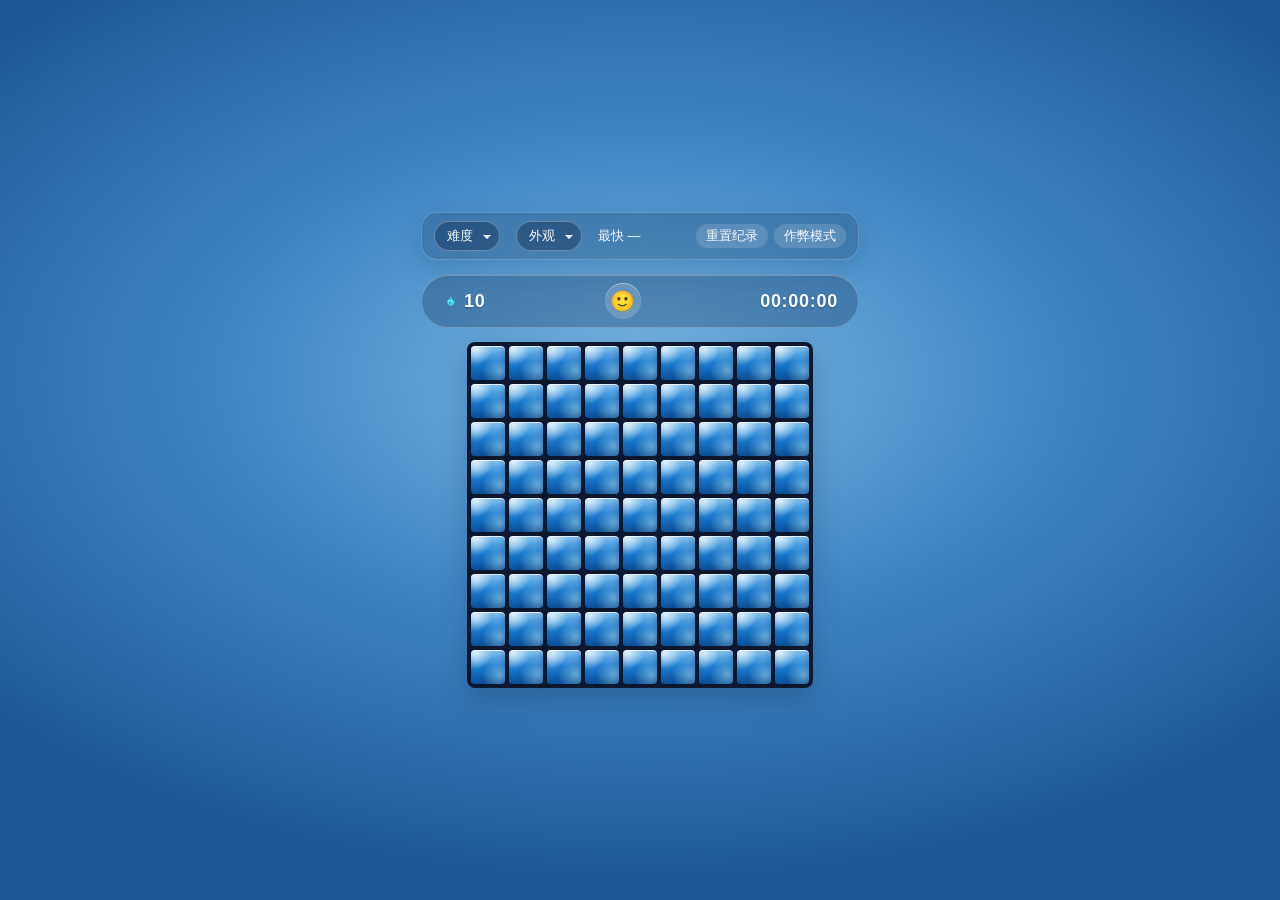
==== minesweeper/index.html @ 19c9c41e "初始提交：水果消消乐和扫雷" ====
<!DOCTYPE html>
<html lang="zh-CN">
<head>
<meta charset="UTF-8">
<meta name="viewport" content="width=device-width, initial-scale=1.0">
<title>扫雷 Minesweeper</title>
<link rel="icon" href="img/favicon.svg" type="image/svg+xml">
<link rel="stylesheet" href="css/game.css">
</head>
<body data-theme="ocean">
<div class="game-wrapper">
  <div class="settings">
    <div class="menu">
      <button type="button" class="menu-btn" aria-expanded="false" aria-haspopup="menu">难度</button>
      <div class="menu-list" hidden role="menu">
        <button type="button" role="menuitem" data-difficulty="beginner">初级 (9×9, 10雷)</button>
        <button type="button" role="menuitem" data-difficulty="intermediate">中级 (16×16, 40雷)</button>
        <button type="button" role="menuitem" data-difficulty="expert">高级 (30×16, 99雷)</button>
        <button type="button" role="menuitem" data-difficulty="custom" id="customMenuItem">自定义</button>
      </div>
    </div>
    <div class="menu">
      <button type="button" class="menu-btn" aria-expanded="false" aria-haspopup="menu">外观</button>
      <div class="menu-list" hidden role="menu">
        <button type="button" role="menuitem" data-theme-option="classic">经典</button>
        <button type="button" role="menuitem" data-theme-option="night">夜色</button>
        <button type="button" role="menuitem" data-theme-option="ocean">海洋</button>
      </div>
    </div>
    <div class="setting-group">
      <span class="best-label" id="bestLabel">最快 —</span>
      <button type="button" class="bevel-btn" id="resetRecordBtn">重置纪录</button>
      <button type="button" class="bevel-btn cheat-btn" id="cheatBtn" aria-pressed="false">作弊模式</button>
    </div>
  </div>
  <div class="header">
    <div class="counter" id="mineCounter">010</div>
    <button type="button" class="face-btn" id="faceBtn">🙂</button>
    <div class="counter" id="timer">000</div>
  </div>
  <div class="board-wrap" id="boardWrap">
    <div class="board" id="board"></div>
    <canvas id="fxCanvas"></canvas>
  </div>
</div>

<div class="modal-backdrop" id="customModal" hidden>
  <form class="modal" id="customForm">
    <h2>自定义</h2>
    <label>宽度<input id="customCols" type="number" min="9" max="30" required></label>
    <label>高度<input id="customRows" type="number" min="9" max="24" required></label>
    <label>雷数<input id="customMines" type="number" min="10" required></label>
    <p class="modal-hint">宽度 9–30，高度 9–24。雷数从 10 起，并给第一次点击留下周围空位。</p>
    <p class="modal-error" id="customError"></p>
    <div class="modal-actions">
      <button type="button" class="bevel-btn" id="customCancel">取消</button>
      <button type="submit" class="bevel-btn">确定</button>
    </div>
  </form>
</div>

<div class="result-backdrop" id="resultModal" hidden>
  <div class="result-card" role="dialog" aria-labelledby="resultLevel">
    <button type="button" class="result-close" id="resultClose" aria-label="关闭">×</button>
    <div class="result-face result-pop-item" aria-hidden="true">
      <svg viewBox="0 0 80 80">
        <circle cx="40" cy="40" r="28" fill="none" stroke="currentColor" stroke-width="3"/>
        <circle cx="30" cy="34" r="3" fill="currentColor"/>
        <circle cx="50" cy="34" r="3" fill="currentColor"/>
        <path id="resultMouth" d="M28 54 Q40 44 52 54" fill="none" stroke="currentColor" stroke-width="3" stroke-linecap="round"/>
      </svg>
    </div>
    <div class="result-level result-pop-item" id="resultLevel">中级</div>
    <div class="result-time result-pop-item" id="resultTime">00:00.000</div>
    <div class="result-progress result-pop-item" id="resultProgress">游戏进度：0.00%</div>
    <div class="result-record result-pop-item" id="resultRecord">历史记录 —</div>
    <div class="result-stats result-pop-item" id="resultStats"></div>
    <div class="result-actions result-pop-item">
      <button type="button" class="icon-btn" id="resultStay" aria-label="留在棋盘">
        <svg viewBox="0 0 24 24"><path d="M4 11.5 12 5l8 6.5"/><path d="M7 10.5V19h10v-8.5"/></svg>
      </button>
      <button type="button" class="icon-btn" id="resultRestart" aria-label="再来一局">
        <svg viewBox="0 0 24 24"><path d="M20 12a8 8 0 1 1-2.2-5.5"/><path d="M20 4v5h-5"/></svg>
      </button>
    </div>
    <button type="button" class="result-reset result-pop-item" id="resultReset">重置纪录</button>
  </div>
</div>

<script src="js/records.js"></script>
<script src="js/effects.js"></script>
<script src="js/render.js"></script>
<script src="js/game.js"></script>
<script src="js/input.js"></script>
<script src="js/ui.js"></script>
<script src="js/main.js"></script>
</body>
</html>
---- minesweeper/css/game.css ----
* { margin: 0; padding: 0; box-sizing: border-box; }
body {
  font-family: 'Segoe UI', 'Microsoft YaHei', sans-serif;
  background: #e0e0e0;
  display: flex; justify-content: center; align-items: center;
  min-height: 100vh; user-select: none;
  padding: 24px 16px;
  overflow: auto;
  --cell-size: 24px;
}
.game-wrapper {
  display: flex; flex-direction: column;
  width: max-content;
  background: #c0c0c0;
  border: 3px solid;
  border-color: #fff #808080 #808080 #fff;
  padding: 6px;
}
.header {
  display: flex; justify-content: space-between; align-items: center;
  align-self: stretch;
  margin-bottom: 6px; padding: 4px 6px;
  border: 2px solid;
  border-color: #808080 #fff #fff #808080;
  background: #c0c0c0;
}
.counter {
  font-family: 'Courier New', monospace;
  font-size: 28px; font-weight: bold; color: #f00;
  background: #000; padding: 2px 4px;
  min-width: 60px; text-align: center;
  letter-spacing: 2px;
  border: 1px solid;
  border-color: #808080 #fff #fff #808080;
}
.face-btn {
  width: 42px; height: 42px;
  font-size: 24px; line-height: 1;
  border: 2px solid;
  border-color: #fff #808080 #808080 #fff;
  background: #c0c0c0; cursor: pointer;
  display: flex; align-items: center; justify-content: center;
}
.face-btn:active { border-color: #808080 #fff #fff #808080; }
.board-wrap { position: relative; align-self: center; }
.board {
  display: grid; gap: 0;
  border: 3px solid;
  border-color: #808080 #fff #fff #808080;
}
#fxCanvas {
  position: absolute; inset: 0;
  width: 100%; height: 100%;
  pointer-events: none; z-index: 4;
}
.cell {
  width: var(--cell-size); height: var(--cell-size);
  font-size: 14px; font-weight: bold;
  display: flex; align-items: center; justify-content: center;
  border: 2px solid;
  border-color: #fff #808080 #808080 #fff;
  background: #c0c0c0; cursor: pointer;
  line-height: 1;
  position: relative;
}
.cell.revealed {
  border: 1px solid #808080;
  background: #c0c0c0;
}
.cell.mine-hit { background: #f00 !important; }
.cell.wrong-flag { background: #fcc !important; }
.cell .num, .qmark, .cheat-mark { position: relative; z-index: 1; }
.qmark, .cheat-mark {
  font-family: Tahoma, 'Segoe UI', sans-serif;
  font-weight: 700;
  font-size: 16px;
  color: #000;
}
.cheat-mark {
  color: #18a34a;
  font-size: 18px;
  text-shadow: 0 0 6px rgba(24, 163, 74, .45);
}
.cheat-btn.is-on {
  border-color: #808080 #fff #fff #808080;
  color: #14803d;
  font-weight: 700;
}
body[data-theme="night"] .qmark {
  color: #f0d7a4;
  font-size: 18px;
  text-shadow: 0 0 6px rgba(224, 161, 90, .9);
}
.n1 { color: #0000ff; } .n2 { color: #008000; }
.n3 { color: #ff0000; } .n4 { color: #000080; }
.n5 { color: #800000; } .n6 { color: #008080; }
.n7 { color: #000000; } .n8 { color: #808080; }
.settings {
  display: flex; justify-content: space-between; align-items: center;
  flex-wrap: wrap; gap: 8px 16px;
  margin-bottom: 6px; padding: 2px 2px 8px;
  border-bottom: 2px solid #808080;
  box-shadow: 0 2px 0 #fff;
}
.setting-group { display: flex; align-items: center; gap: 6px; flex-wrap: wrap; }
.best-label { font-size: 13px; min-width: 92px; }
.menu { position: relative; }
.menu-btn {
  font-family: 'Microsoft YaHei', sans-serif;
  font-size: 13px; padding: 3px 22px 3px 10px;
  border: 2px solid;
  border-color: #fff #808080 #808080 #fff;
  background: #c0c0c0; color: #000; cursor: pointer;
  position: relative;
}
.menu-btn::after {
  content: '';
  position: absolute; right: 8px; top: 50%;
  border: 4px solid transparent;
  border-top-color: currentColor;
  transform: translateY(-1px);
}
.menu-btn[aria-expanded="true"] { border-color: #808080 #fff #fff #808080; }
.menu-list {
  position: absolute; top: calc(100% + 4px); left: 0; z-index: 15;
  min-width: 168px;
  display: flex; flex-direction: column;
  background: #fff; color: #000;
  border: 2px solid;
  border-color: #fff #808080 #808080 #fff;
  box-shadow: 2px 2px 0 rgba(0, 0, 0, .25);
}
.menu-list[hidden] { display: none !important; }
.menu-list button {
  font-family: inherit; font-size: 13px;
  text-align: left; padding: 6px 12px;
  border: none; background: transparent; color: inherit; cursor: pointer;
}
.menu-list button:hover { background: #0a64c8; color: #fff; }
.menu-list button[aria-current="true"] { font-weight: 700; }
.bevel-btn {
  font-family: 'Microsoft YaHei', sans-serif;
  font-size: 13px; padding: 3px 10px;
  border: 2px solid;
  border-color: #fff #808080 #808080 #fff;
  background: #c0c0c0; color: #000; cursor: pointer;
}
.bevel-btn:active { border-color: #808080 #fff #fff #808080; }
.bevel-btn:focus-visible, .modal input:focus-visible, .menu-btn:focus-visible {
  outline: 1px solid #000; outline-offset: 1px;
}
.modal-backdrop, .result-backdrop {
  position: fixed; inset: 0; z-index: 20;
  background: rgba(0, 0, 0, .35);
  display: flex; align-items: center; justify-content: center;
  padding: 16px;
}
.result-backdrop { z-index: 30; background: rgba(12, 36, 72, .28); }
.modal-backdrop[hidden], .result-backdrop[hidden] { display: none !important; }
.modal {
  width: min(320px, 100%);
  background: #c0c0c0;
  border: 3px solid;
  border-color: #fff #808080 #808080 #fff;
  padding: 14px 16px 12px;
}
.modal h2 { font-size: 15px; font-weight: 600; margin-bottom: 12px; }
.modal label {
  display: flex; justify-content: space-between; align-items: center;
  gap: 12px; margin-bottom: 8px; font-size: 13px;
}
.modal input {
  width: 92px; font: inherit; padding: 3px 6px; user-select: text;
  border: 2px solid;
  border-color: #808080 #fff #fff #808080;
  background: #fff; color: #000;
}
.modal-hint { font-size: 12px; line-height: 1.45; color: #333; margin-top: 4px; }
.modal-error { min-height: 1.2em; font-size: 12px; color: #a00; margin-top: 6px; }
.modal-actions { display: flex; justify-content: flex-end; gap: 8px; margin-top: 12px; }

.result-card {
  width: min(340px, 100%);
  background: linear-gradient(180deg, #ffffff, #f2f4f7);
  color: #2c3138;
  border-radius: 18px;
  box-shadow: 0 18px 48px rgba(16, 36, 68, .28);
  padding: 26px 22px 16px;
  text-align: center;
  position: relative;
  opacity: 0;
  transform: scale(0.55);
}
.result-pop-item {
  opacity: 0;
  transform: scale(0.5);
}
.result-backdrop.is-open .result-card {
  animation: result-card-pop .42s cubic-bezier(.18, 1.45, .36, 1) both;
}
.result-backdrop.is-open .result-pop-item {
  animation: result-item-pop .4s cubic-bezier(.16, 1.5, .36, 1) both;
}
.result-backdrop.is-open .result-face { animation-delay: .38s; }
.result-backdrop.is-open .result-level { animation-delay: .52s; }
.result-backdrop.is-open .result-time { animation-delay: .64s; }
.result-backdrop.is-open .result-progress { animation-delay: .76s; }
.result-backdrop.is-open .result-record { animation-delay: .88s; }
.result-backdrop.is-open .result-stats { animation-delay: 1s; }
.result-backdrop.is-open .result-actions { animation-delay: 1.12s; }
.result-backdrop.is-open .result-reset { animation-delay: 1.22s; }
@keyframes result-card-pop {
  0% { opacity: 0; transform: scale(.55); }
  100% { opacity: 1; transform: scale(1); }
}
@keyframes result-item-pop {
  0% { opacity: 0; transform: scale(.45); }
  65% { opacity: 1; transform: scale(1.08); }
  100% { opacity: 1; transform: scale(1); }
}
@media (prefers-reduced-motion: reduce) {
  .result-card, .result-pop-item { opacity: 1; transform: none; animation: none !important; }
}
.result-close {
  position: absolute; top: 10px; right: 10px;
  width: 28px; height: 28px; border: none; border-radius: 50%;
  background: #e7ebf0; color: #66717c; cursor: pointer; font-size: 18px;
}
.result-face { width: 78px; height: 78px; margin: 0 auto; color: #9aa3ad; }
.result-face.is-win { color: #f0c400; }
.result-face svg { width: 100%; height: 100%; }
.result-level { margin-top: 4px; color: #8b929b; font-size: 16px; }
.result-time {
  margin-top: 10px;
  font-size: 40px; font-weight: 700; letter-spacing: .5px; line-height: 1.1;
}
.result-progress, .result-record { margin-top: 6px; color: #6d7580; font-size: 14px; }
.result-record.is-new { color: #c98414; font-weight: 700; }
.result-stats {
  margin-top: 14px;
  background: #e8edf2;
  border-radius: 8px;
  padding: 10px 8px;
  display: flex; justify-content: space-around; gap: 8px;
  font-size: 12px; color: #5c6772;
}
.result-stats b { display: block; margin-top: 3px; font-size: 16px; color: #243040; }
.result-actions { display: flex; justify-content: center; gap: 36px; margin-top: 8px; }
.icon-btn {
  width: 48px; height: 48px; border: none; background: transparent;
  color: #5d6874; cursor: pointer; display: flex; align-items: center; justify-content: center;
}
.icon-btn svg { width: 28px; height: 28px; fill: none; stroke: currentColor; stroke-width: 1.8; }
.icon-btn:hover { color: #1f6feb; }
.result-reset {
  border: none; background: transparent; color: #8090a0;
  cursor: pointer; font-size: 12px; text-decoration: underline;
  font-family: inherit;
}

body[data-theme="night"] {
  --cell-size: 26px;
  color: #f3eadf;
  background:
    radial-gradient(820px 380px at 50% -4%, rgba(255, 176, 92, .24), transparent 60%),
    radial-gradient(720px 460px at 50% 120%, rgba(48, 58, 92, .35), transparent 55%),
    #12100e;
  color-scheme: dark;
}
body[data-theme="night"] .game-wrapper {
  background: linear-gradient(180deg, #3a3128 0%, #241e19 100%);
  border: 1px solid rgba(255, 220, 180, .16);
  border-radius: 18px;
  padding: 14px;
  box-shadow: 0 28px 60px rgba(0, 0, 0, .5), inset 0 1px 0 rgba(255, 236, 210, .18);
}
body[data-theme="night"] .settings {
  border-bottom: 1px solid rgba(255, 220, 180, .12);
  box-shadow: none;
  margin-bottom: 12px;
  padding-bottom: 10px;
}
body[data-theme="night"] .best-label { color: #d9cbb8; letter-spacing: .06em; }
body[data-theme="night"] .menu-btn {
  border: none; border-radius: 999px;
  background: transparent; color: #e7d7c4;
  padding: 5px 26px 5px 12px;
}
body[data-theme="night"] .menu-btn:hover,
body[data-theme="night"] .menu-btn[aria-expanded="true"] { background: rgba(255, 236, 210, .08); }
body[data-theme="night"] .menu-list {
  background: #1c1814; color: #f3eadf;
  border: 1px solid rgba(255, 220, 180, .2);
  border-radius: 10px;
  box-shadow: 0 12px 28px rgba(0, 0, 0, .4);
}
body[data-theme="night"] .menu-list button:hover { background: #e0a15a; color: #2a1c10; }
body[data-theme="night"] .bevel-btn {
  border: none; border-radius: 999px;
  background: transparent; color: #e7d7c4;
  padding: 5px 12px;
}
body[data-theme="night"] .bevel-btn:hover { background: rgba(255, 236, 210, .08); }
body[data-theme="night"] .bevel-btn:active { background: #e0a15a; color: #2a1c10; }
body[data-theme="night"] .bevel-btn:focus-visible,
body[data-theme="night"] .menu-btn:focus-visible { outline-color: #e0a15a; }
body[data-theme="night"] .header {
  background: #1c1814;
  border: none; border-radius: 12px;
  padding: 8px 10px; margin-bottom: 10px;
  box-shadow: inset 0 0 0 1px rgba(255, 220, 180, .06);
}
body[data-theme="night"] .counter {
  color: #ff8a3d; background: #100e0c;
  border: none; border-radius: 6px;
  min-width: 72px; padding: 3px 6px;
  text-shadow: 0 0 8px rgba(255, 140, 60, .9);
  box-shadow: inset 0 2px 8px rgba(0, 0, 0, .75), 0 0 14px rgba(255, 140, 60, .12);
}
body[data-theme="night"] .face-btn {
  width: 48px; height: 48px; font-size: 26px;
  border: none; border-radius: 50%;
  background: radial-gradient(circle at 35% 30%, #f0d7a4, #b8884a 46%, #6e4c28 78%);
  box-shadow: 0 0 0 4px #1a1511, inset 0 1px 0 rgba(255, 255, 255, .55), 0 8px 14px rgba(0, 0, 0, .35);
}
body[data-theme="night"] .face-btn:active {
  border: none;
  transform: translateY(1px);
  box-shadow: 0 0 0 4px #1a1511, inset 0 2px 6px rgba(0, 0, 0, .45);
}
body[data-theme="night"] .board {
  background: #16130f;
  border: none; border-radius: 12px;
  padding: 8px; gap: 3px;
  box-shadow: inset 0 0 0 1px rgba(255, 220, 180, .05), inset 0 10px 24px rgba(0, 0, 0, .28);
}
body[data-theme="night"] .cell {
  border: none; border-radius: 5px; font-size: 15px;
  background: linear-gradient(160deg, #8a7b68 0%, #5c5146 46%, #3f3832 100%);
  box-shadow: inset 1px 1px 0 rgba(255, 236, 210, .35), inset -1px -1px 0 rgba(0, 0, 0, .4);
}
body[data-theme="night"] .cell.revealed {
  border: none; background: #2a241e;
  box-shadow: inset 0 0 0 1px rgba(255, 220, 180, .06);
}
body[data-theme="night"] .cell.mine-hit { background: #c44832 !important; box-shadow: none; }
body[data-theme="night"] .cell.wrong-flag { background: #6e3b48 !important; box-shadow: none; }
body[data-theme="night"] .n1 { color: #79b6ff; } body[data-theme="night"] .n2 { color: #7dcc78; }
body[data-theme="night"] .n3 { color: #ff6e5e; } body[data-theme="night"] .n4 { color: #b09bff; }
body[data-theme="night"] .n5 { color: #ffb15a; } body[data-theme="night"] .n6 { color: #6fd0c8; }
body[data-theme="night"] .n7 { color: #fff4e8; } body[data-theme="night"] .n8 { color: #b7aa9c; }
body[data-theme="night"] .modal-backdrop { background: rgba(8, 6, 4, .62); }
body[data-theme="night"] .modal {
  background: #2a241e; color: #f3eadf;
  border: 1px solid rgba(255, 220, 180, .16);
  border-radius: 14px;
  box-shadow: 0 24px 50px rgba(0, 0, 0, .5);
}
body[data-theme="night"] .modal input {
  background: #16130f; color: #f3eadf;
  border: 1px solid rgba(255, 220, 180, .2); border-radius: 6px;
}
body[data-theme="night"] .modal-hint { color: #cbbba8; }
body[data-theme="night"] .modal-error { color: #ff8d7a; }
body[data-theme="night"] .modal .bevel-btn[type="submit"] {
  background: #e0a15a; color: #2a1c10;
}

body[data-theme="ocean"] {
  --cell-size: 34px;
  color: #eef7ff;
  background:
    radial-gradient(900px 520px at 50% 42%, #79b7e4 0%, #3f86c4 46%, #1c5694 100%);
}
body[data-theme="ocean"] .game-wrapper {
  background: transparent;
  border: none;
  box-shadow: none;
  padding: 0;
  gap: 14px;
}
body[data-theme="ocean"] .settings {
  margin: 0;
  padding: 8px 12px;
  border: 1px solid rgba(255, 255, 255, .2);
  border-radius: 16px;
  box-shadow: 0 8px 24px rgba(12, 48, 92, .18);
  background: rgba(10, 36, 72, .22);
}
body[data-theme="ocean"] .best-label { color: #f3f9ff; }
body[data-theme="ocean"] .menu-btn {
  border: 1px solid rgba(255, 255, 255, .28);
  border-radius: 999px;
  background: rgba(8, 28, 58, .35);
  color: #f4fbff;
  padding: 5px 26px 5px 12px;
}
body[data-theme="ocean"] .menu-btn[aria-expanded="true"] { background: rgba(255, 255, 255, .16); }
body[data-theme="ocean"] .menu-list {
  background: rgba(10, 32, 64, .96);
  color: #f4fbff;
  border: 1px solid rgba(255, 255, 255, .22);
  border-radius: 12px;
  box-shadow: 0 12px 28px rgba(8, 28, 58, .35);
}
body[data-theme="ocean"] .menu-list button:hover { background: rgba(120, 200, 255, .28); color: #fff; }
body[data-theme="ocean"] .bevel-btn {
  border: none;
  border-radius: 999px;
  background: rgba(255, 255, 255, .14);
  color: #f4fbff;
}
body[data-theme="ocean"] .header {
  margin: 0;
  padding: 8px 16px;
  border: 1px solid rgba(255, 255, 255, .22);
  border-radius: 999px;
  background: rgba(12, 40, 78, .28);
  box-shadow: inset 0 1px 0 rgba(255, 255, 255, .25);
}
body[data-theme="ocean"] .counter {
  background: transparent;
  color: #f7fbff;
  border: none;
  box-shadow: none;
  text-shadow: 0 1px 2px rgba(8, 32, 64, .35);
  font-family: 'Segoe UI', 'Microsoft YaHei', sans-serif;
  font-size: 18px;
  font-weight: 600;
  letter-spacing: .04em;
  min-width: 0;
}
body[data-theme="ocean"] #mineCounter {
  display: flex; align-items: center; gap: 6px;
}
body[data-theme="ocean"] #mineCounter::before {
  content: '';
  width: 16px; height: 16px;
  background: url("../img/ocean-mark.png") center / contain no-repeat;
}
body[data-theme="ocean"] .face-btn {
  width: 36px; height: 36px; font-size: 20px;
  border: none; border-radius: 50%;
  background: rgba(255, 255, 255, .16);
  box-shadow: inset 0 1px 0 rgba(255, 255, 255, .4);
}
body[data-theme="ocean"] .face-btn:active { transform: translateY(1px); }
body[data-theme="ocean"] .board {
  gap: 4px;
  padding: 4px;
  border: none;
  border-radius: 8px;
  background: #0c1730;
  box-shadow: 0 10px 28px rgba(10, 36, 72, .25);
}
body[data-theme="ocean"] .cell {
  border: none;
  border-radius: 4px;
  overflow: hidden;
  font-size: 18px;
  background:
    linear-gradient(180deg, rgba(255, 255, 255, .42), rgba(255, 255, 255, 0) 46%),
    linear-gradient(160deg, #49b4f2 0%, #1674c9 52%, #0b4e96 100%);
  box-shadow:
    inset 0 1px 0 rgba(255, 255, 255, .72),
    inset 0 -3px 6px rgba(4, 36, 84, .28);
}
body[data-theme="ocean"] .cell:not(.revealed)::before,
body[data-theme="ocean"] .cell.ocean-flow::before {
  content: '';
  position: absolute;
  width: 190%;
  height: 190%;
  left: -45%;
  top: -45%;
  pointer-events: none;
  z-index: 0;
  background:
    radial-gradient(circle at 30% 28%, rgba(255, 255, 255, .72), transparent 26%),
    radial-gradient(circle at 68% 62%, rgba(186, 240, 255, .48), transparent 30%),
    radial-gradient(circle at 42% 78%, rgba(8, 70, 140, .28), transparent 34%);
  animation: ocean-drift 5.6s ease-in-out infinite;
}
body[data-theme="ocean"] .cell:nth-child(3n)::before { animation-delay: -1.6s; }
body[data-theme="ocean"] .cell:nth-child(3n + 1)::before { animation-delay: -3.1s; }
body[data-theme="ocean"] .cell:nth-child(4n)::before { animation-duration: 7.2s; }
body[data-theme="ocean"] .cell.revealed {
  border: none;
  background:
    radial-gradient(1px 1px at 22% 30%, rgba(190, 225, 255, .45), transparent),
    radial-gradient(1px 1px at 72% 64%, rgba(170, 210, 255, .28), transparent),
    linear-gradient(180deg, #1a2744, #121b32);
  box-shadow: inset 0 0 0 1px rgba(120, 170, 220, .16);
}
body[data-theme="ocean"] .cell.revealed:not(.ocean-flow)::before { content: none; }
body[data-theme="ocean"] .cell.ocean-flow {
  background-color: #040a14;
  background-image:
    radial-gradient(circle at 28% 32%, rgba(120, 210, 255, .75), transparent 36%),
    radial-gradient(circle at 72% 70%, rgba(8, 40, 90, .15), transparent 40%),
    linear-gradient(125deg, #02060e, #0a335c 42%, #06101c 72%, #01040a);
  background-size: 190% 190%;
  animation: ocean-current 2.4s linear infinite;
  box-shadow: inset 0 0 10px rgba(40, 140, 210, .35), inset 0 0 0 1px rgba(110, 190, 255, .28);
}
body[data-theme="ocean"] .cell.ocean-flow::before {
  opacity: .85;
  animation-duration: 3.1s;
  background:
    radial-gradient(circle at 40% 40%, rgba(120, 200, 255, .35), transparent 32%),
    radial-gradient(circle at 70% 60%, rgba(20, 60, 120, .45), transparent 36%);
}
body[data-theme="ocean"] .cell.ocean-flow.exploded {
  animation: ocean-explode .6s ease-out, ocean-current 3.4s linear infinite;
}
body[data-theme="ocean"] .cell.ocean-flow.exploded::after {
  content: '';
  position: absolute;
  inset: 0;
  z-index: 1;
  pointer-events: none;
  background: radial-gradient(circle at 50% 50%,
    rgba(255, 86, 42, .62) 0%,
    rgba(176, 32, 16, .28) 24%,
    rgba(90, 12, 8, .08) 42%,
    transparent 64%);
}
.ocean-burst {
  position: relative;
  z-index: 2;
  width: 22px;
  height: 22px;
  display: block;
  filter: drop-shadow(0 0 4px rgba(255, 70, 36, .75));
}
.ocean-burst svg { width: 100%; height: 100%; display: block; }
body[data-theme="ocean"] .cell.exploded {
  animation: ocean-explode .6s ease-out;
}
body[data-theme="ocean"] .cell.wrong-flag {
  background:
    linear-gradient(180deg, rgba(255, 255, 255, .42), rgba(255, 255, 255, 0) 46%),
    linear-gradient(160deg, #49b4f2 0%, #1674c9 52%, #0b4e96 100%) !important;
}
body[data-theme="ocean"] .cell .num {
  font-size: 18px;
  text-shadow: 0 0 6px currentColor, 0 0 14px currentColor;
}
body[data-theme="ocean"] .n1 { color: #63fff6; }
body[data-theme="ocean"] .n2 { color: #ffe14a; }
body[data-theme="ocean"] .n3 { color: #ff6d8d; }
body[data-theme="ocean"] .n4 { color: #8eb2ff; }
body[data-theme="ocean"] .n5 { color: #ffb15a; }
body[data-theme="ocean"] .n6 { color: #62ffe4; }
body[data-theme="ocean"] .n7 { color: #f4fbff; }
body[data-theme="ocean"] .n8 { color: #b7d4f2; }

.ocean-heart {
  position: relative;
  z-index: 1;
  width: 26px;
  height: 26px;
  background: url("../img/ocean-mark.png") center / contain no-repeat;
  filter: drop-shadow(0 0 4px rgba(80, 220, 255, .85));
}
body[data-theme="ocean"] .cell.wrong-flag .ocean-heart {
  filter: grayscale(.55) brightness(.45);
  opacity: .55;
}
.ocean-heart.yellow {
  filter: hue-rotate(-125deg) saturate(1.6) brightness(1.15) drop-shadow(0 0 4px rgba(255, 210, 40, .9));
}
.ocean-heart.cheat-green {
  filter: hue-rotate(-58deg) saturate(1.7) brightness(1.12) drop-shadow(0 0 4px rgba(40, 220, 90, .9));
}
body[data-theme="night"] .cheat-btn.is-on,
body[data-theme="ocean"] .cheat-btn.is-on {
  background: #18a34a;
  color: #fff;
}

@keyframes ocean-drift {
  0% { transform: translate3d(-6%, -4%, 0) rotate(0deg); }
  50% { transform: translate3d(7%, 6%, 0) rotate(8deg); }
  100% { transform: translate3d(-6%, -4%, 0) rotate(0deg); }
}
@keyframes ocean-current {
  0% { background-position: 0% 40%; }
  100% { background-position: 100% 70%; }
}
@keyframes ocean-explode {
  0% { box-shadow: 0 0 0 0 rgba(150, 220, 255, .85); transform: scale(1); }
  35% { box-shadow: 0 0 16px 8px rgba(110, 190, 255, .55); transform: scale(1.06); }
  100% { box-shadow: inset 0 0 0 1px rgba(90, 160, 220, .2); transform: scale(1); }
}
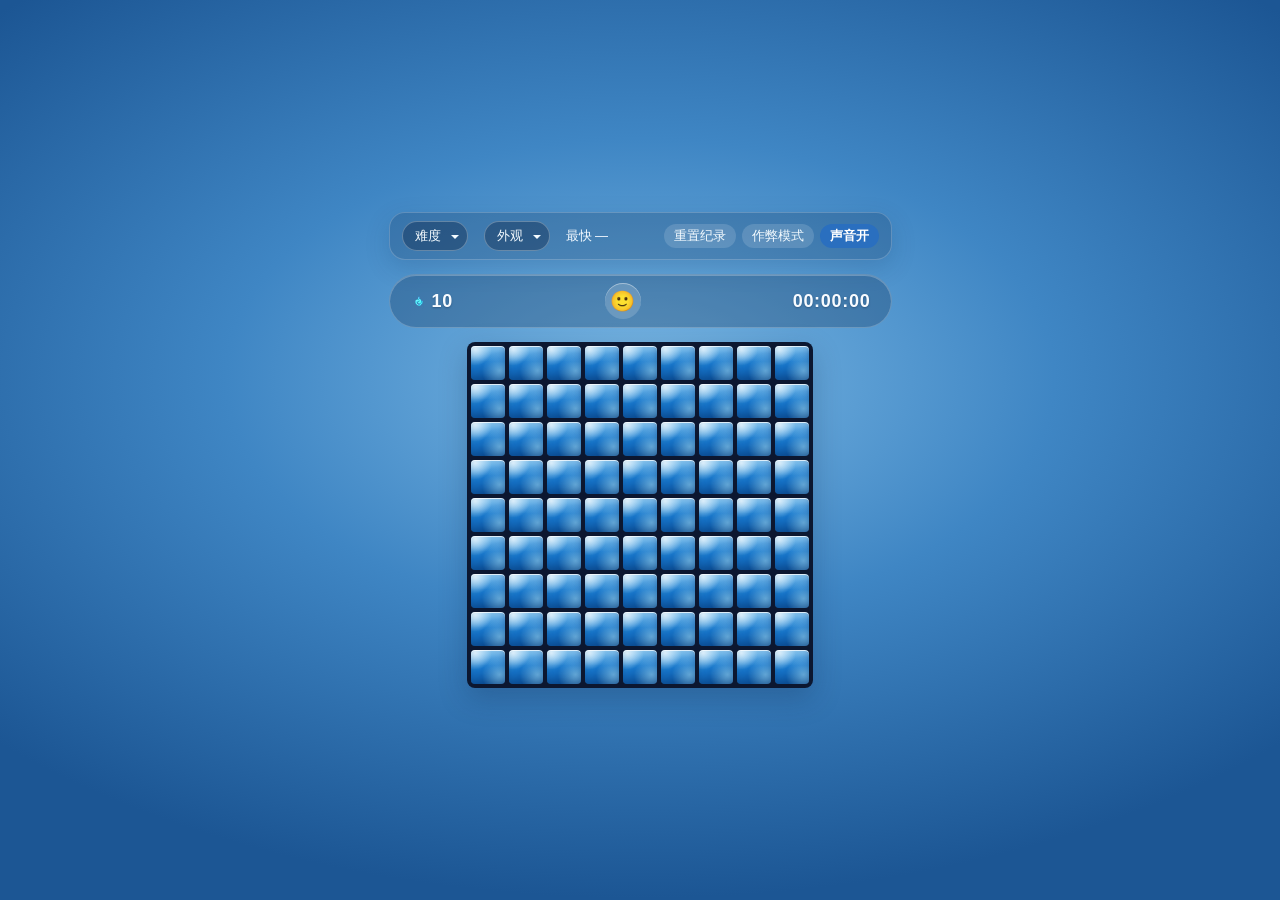
==== commit 07b4bc39: "为水果消消乐加入炸弹、购物车、自定义和音效，并为扫雷补上声音开关与作弊提示。 Co-authored-by: Cursor <cursoragent@cursor.com>" ====
--- a/minesweeper/index.html
+++ b/minesweeper/index.html
@@ -31,6 +31,7 @@
       <span class="best-label" id="bestLabel">最快 —</span>
       <button type="button" class="bevel-btn" id="resetRecordBtn">重置纪录</button>
       <button type="button" class="bevel-btn cheat-btn" id="cheatBtn" aria-pressed="false">作弊模式</button>
+      <button type="button" class="bevel-btn sound-btn is-on" id="soundBtn" aria-pressed="true">声音</button>
     </div>
   </div>
   <div class="header">
@@ -42,6 +43,7 @@
     <div class="board" id="board"></div>
     <canvas id="fxCanvas"></canvas>
   </div>
+  <p class="cheat-note" id="cheatNote" hidden>已开启作弊，不计入成绩</p>
 </div>
 
 <div class="modal-backdrop" id="customModal" hidden>
@@ -88,6 +90,7 @@
 </div>
 
 <script src="js/records.js"></script>
+<script src="js/sound.js"></script>
 <script src="js/effects.js"></script>
 <script src="js/render.js"></script>
 <script src="js/game.js"></script>
--- a/minesweeper/css/game.css
+++ b/minesweeper/css/game.css
@@ -41,7 +41,12 @@
   background: #c0c0c0; cursor: pointer;
   display: flex; align-items: center; justify-content: center;
 }
-.face-btn:active { border-color: #808080 #fff #fff #808080; }
+.face-btn svg {
+  width: 88%;
+  height: 88%;
+  display: block;
+  pointer-events: none;
+}
 .board-wrap { position: relative; align-self: center; }
 .board {
   display: grid; gap: 0;
@@ -81,9 +86,17 @@
   font-size: 18px;
   text-shadow: 0 0 6px rgba(24, 163, 74, .45);
 }
-.cheat-btn.is-on {
+.cheat-note {
+  margin: 8px 0 2px;
+  text-align: center;
+  font-size: 13px;
+  color: #0b7a32;
+  font-weight: 700;
+}
+.cheat-note[hidden] { display: none !important; }
+.sound-btn.is-on {
   border-color: #808080 #fff #fff #808080;
-  color: #14803d;
+  color: #0b63b6;
   font-weight: 700;
 }
 body[data-theme="night"] .qmark {
@@ -573,9 +586,14 @@
 .ocean-heart.cheat-green {
   filter: hue-rotate(-58deg) saturate(1.7) brightness(1.12) drop-shadow(0 0 4px rgba(40, 220, 90, .9));
 }
-body[data-theme="night"] .cheat-btn.is-on,
-body[data-theme="ocean"] .cheat-btn.is-on {
-  background: #18a34a;
+body[data-theme="night"] .cheat-note { color: #d7ec9a; }
+body[data-theme="ocean"] .cheat-note {
+  color: #d8ffb0;
+  text-shadow: 0 1px 2px rgba(8, 32, 64, .35);
+}
+body[data-theme="night"] .sound-btn.is-on,
+body[data-theme="ocean"] .sound-btn.is-on {
+  background: #2a6fbf;
   color: #fff;
 }
 
